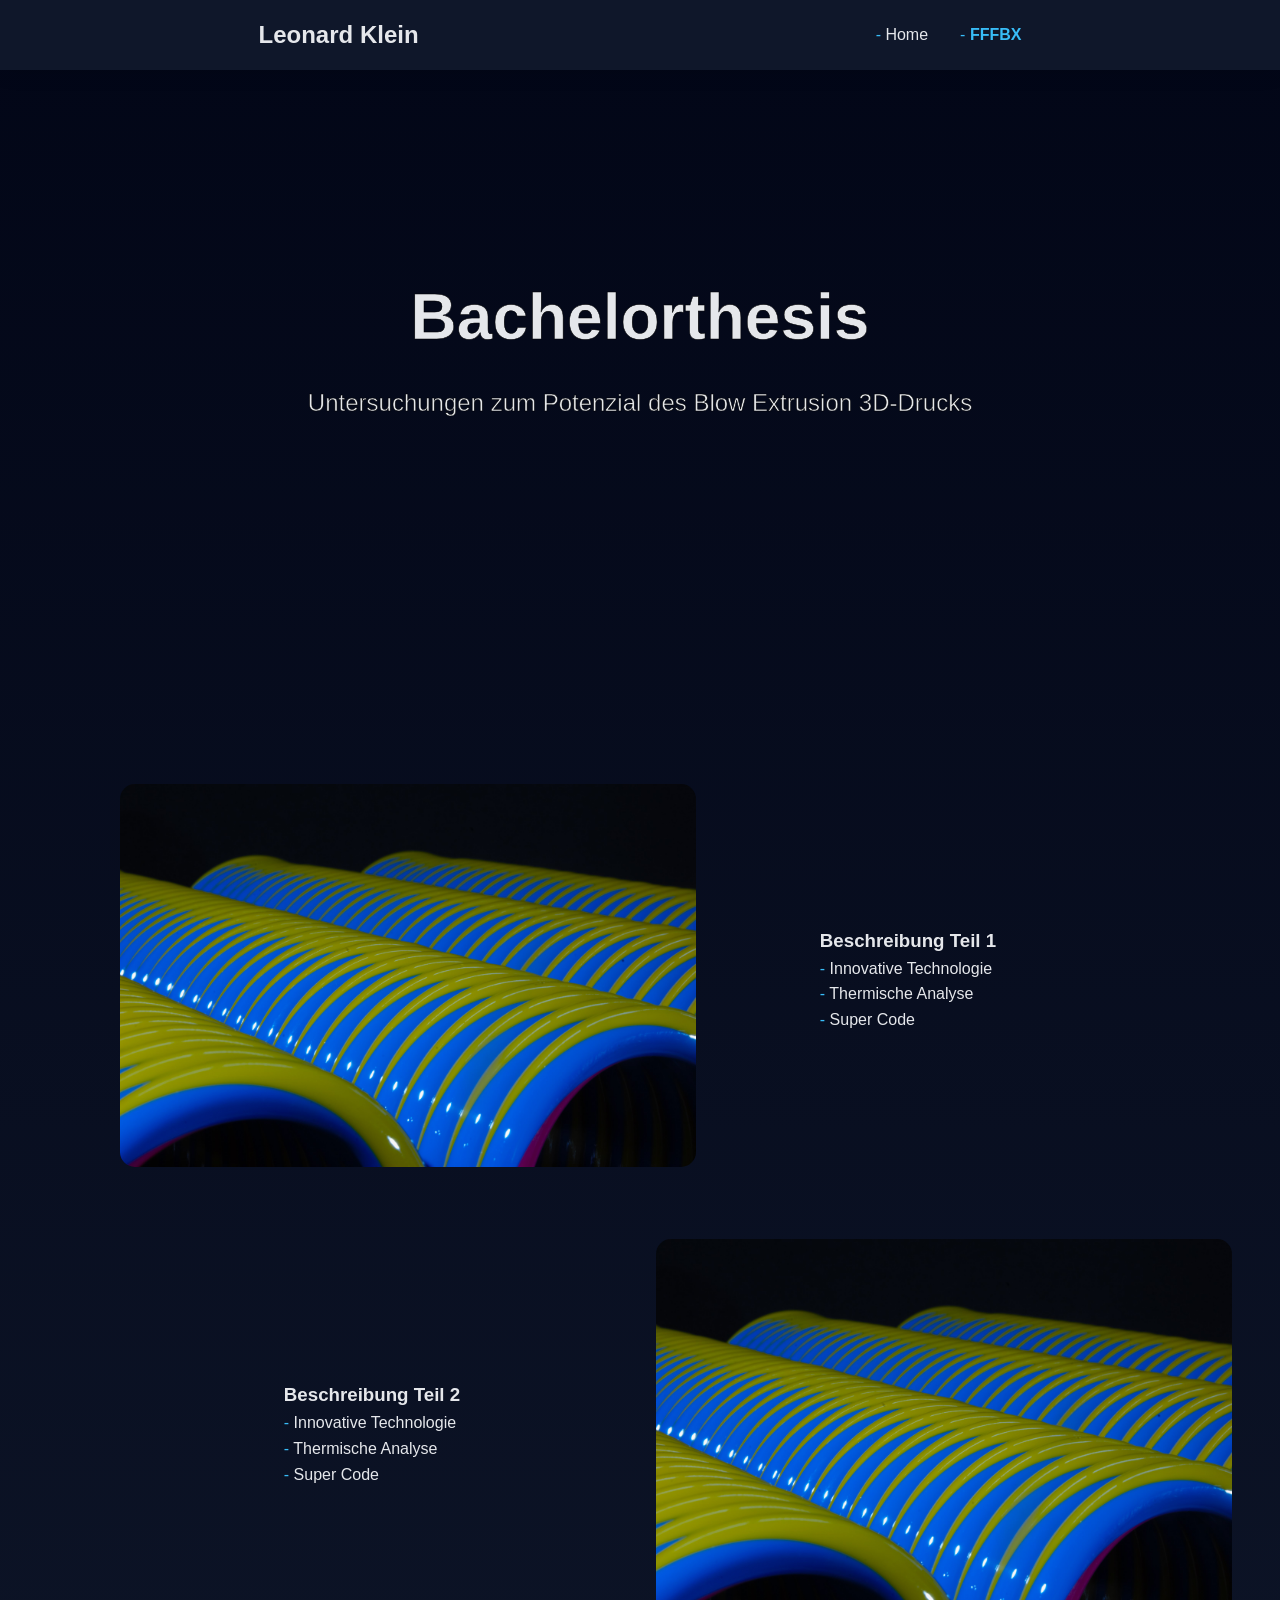
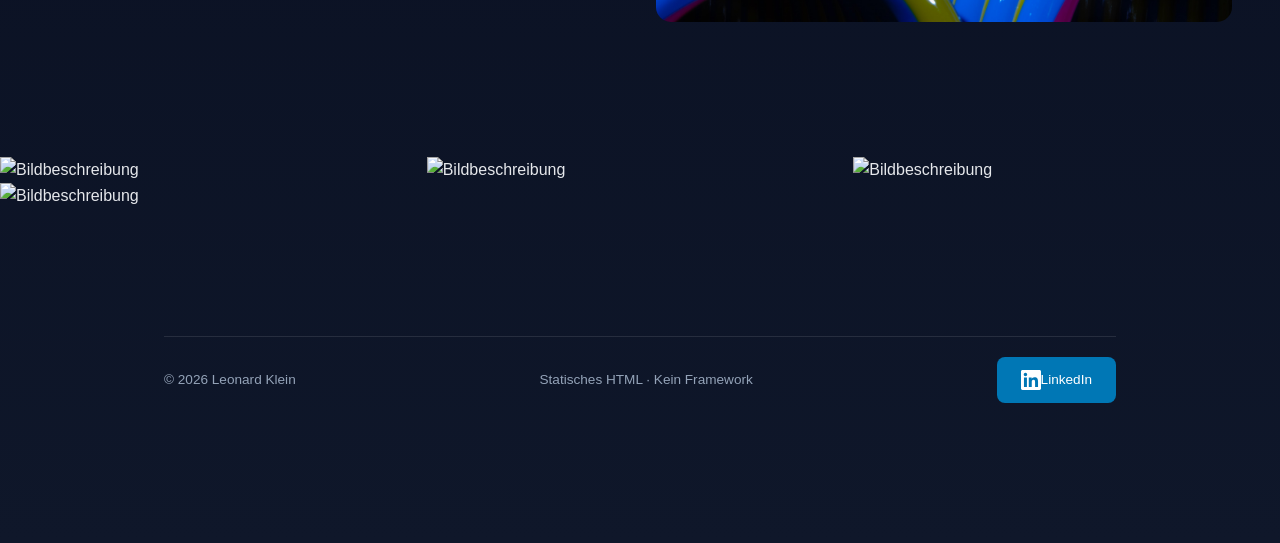
==== FFFBX.html @ d3cf4780 "initial commit" ====
<!DOCTYPE html>
<html lang="de">
<head>
  <meta charset="UTF-8">
  <meta name="viewport" content="width=device-width, initial-scale=1.0">
  <title>Bachelorthesis</title>
  <link rel="stylesheet" href="general.css">
  <link rel="stylesheet" href="product.css">
</head>
<body>
  <!-- Navigation -->
  <nav class="nav">
    <div class="nav-content">
      <div style="margin: auto; float: left;">
        <div style="margin: auto; float: left; padding-right: 20px;">
          <!-- <img src=".\Icon.svg" height="35px" style="margin: auto;" href="index.html"> -->
        </div>
        <div style="margin: auto; float: left;">
        <a href="index.html" class="logo" style="margin: auto; padding: auto;">Leonard Klein
          </a>
        </div>
      </div>
      <div style="margin: auto; float: right;">
        <ul class="nav-links">
          <li><a href="index.html">Home</a></li>
          <li><a href="#hero" class="active">FFFBX</a></li>
          <!-- <li><a href="team.html">Team</a></li>
          <li><a href="#imprint">Impressum</a></li> -->
        </ul>
      </div>
    </div>
  </nav>

  <section class="hero" id="test" style="height: 80vh; width:100%; background-image: url('./artsy2.jpg'); background-size: cover; background-position: center;">
    <div class="hero-content">
      <h1>Bachelorthesis</h1>
      <p>Untersuchungen zum Potenzial des Blow Extrusion 3D-Drucks</p>
      <!-- <a href="./FFFBX.html" class="btn-primary">Mehr erfahren</a> -->
    </div>
  </section>

  <div class="container-content">
    <section class="fade-in"> <!-- Teil1 -->
      <div class="grid two-col">
        <div> <!-- links -->
          <img class="img-content" src="img/artsy2.jpg" alt="Bild von FFFBX">
        </div>
        <div class="text-content"> <!-- rechts -->
          <h3>Beschreibung Teil 1</h3>
          <ul>
            <li>Innovative Technologie</li>
            <li>Thermische Analyse</li>
            <li>Super Code</li>
          </ul>
        </div>
      </div>
    </section>

    <section class="fade-in"> <!-- Teil2 -->
      <div class="grid two-col">
          <div class="text-content"> <!-- links -->
            <h3>Beschreibung Teil 2</h3>
            <ul>
              <li>Innovative Technologie</li>
              <li>Thermische Analyse</li>
              <li>Super Code</li>
            </ul>
          </div>
          <div> <!-- rechts -->
            <img class="img-content" src="img/artsy2.jpg" alt="Bild von FFFBX">
          </div>
      </div>
    </section>
  </div>

  <!-- TODO: FFFBX Gallery -->
  <section class="gallery fade-in">
    <figure>
      <img src="Platzhalter.png" alt="Bildbeschreibung">
    </figure>
    <figure>
      <img src="Platzhalter.png" alt="Bildbeschreibung">
    </figure>
    <figure>
      <img src="Platzhalter.png" alt="Bildbeschreibung">
    </figure>
    <figure>
      <img src="Platzhalter.png" alt="Bildbeschreibung">
    </figure>
  </section>
  
  <section>
    <div class="container">
      <footer>
        <span>© 2026 Leonard Klein</span>
        <!-- <span>E-Mail: <a href="mailto:leonardklein@outlook.de">leonardklein@outlook.de</a></span> -->
        <span>Statisches HTML · Kein Framework</span>
        <div class="social-links">
          <a href="https://www.linkedin.com/in/leonard-klein-3180731b9/" class="linkedin-link" target="_blank" rel="noopener noreferrer">
            <svg class="linkedin-logo" viewBox="0 0 24 24" fill="currentColor">
              <path d="M20.447 20.452h-3.554v-5.569c0-1.328-.027-3.037-1.852-3.037-1.853 0-2.136 1.445-2.136 2.939v5.667H9.351V9h3.414v1.561h.046c.477-.9 1.637-1.85 3.37-1.85 3.601 0 4.267 2.37 4.267 5.455v6.286zM5.337 7.433c-1.144 0-2.063-.926-2.063-2.065 0-1.138.92-2.063 2.063-2.063 1.14 0 2.064.925 2.064 2.063 0 1.139-.925 2.065-2.064 2.065zm1.782 13.019H3.555V9h3.564v11.452zM22.225 0H1.771C.792 0 0 .774 0 1.729v20.542C0 23.227.792 24 1.771 24h20.451C23.2 24 24 23.227 24 22.271V1.729C24 .774 23.2 0 22.222 0h.003z"/>
            </svg>
            LinkedIn
          </a>
      </div> 
      </footer>
    </div>
  </section>

  <script>
    // Smooth scrolling for navigation links
        document.querySelectorAll('a[href^="#"]').forEach(anchor => {
            anchor.addEventListener('click', function (e) {
                e.preventDefault();
                const target = document.querySelector(this.getAttribute('href'));
                if (target) {
                    target.scrollIntoView({
                        behavior: 'smooth',
                        block: 'start'
                    });
                }
            });
        });

        // Scroll animations
        const observerOptions = {
            threshold: 0.1,
            rootMargin: '0px 0px -50px 0px'
        };

        const observer = new IntersectionObserver(function(entries) {
            entries.forEach(entry => {
                if (entry.isIntersecting) {
                    entry.target.classList.add('visible');
                }
            });
        }, observerOptions);

        document.querySelectorAll('.fade-in').forEach(el => {
            observer.observe(el);
        });
  </script>
</body>
---- general.css ----
:root {
    --bg: #0f172a;
    --bg-soft: #020617;
    --fg: #e5e7eb;
    --muted: #94a3b8;
    --accent: #38bdf8;
}

* { box-sizing: border-box; margin: 0; padding: 0; }

body {
    font-family: -apple-system, BlinkMacSystemFont, "Segoe UI", Roboto, Inter, sans-serif;
    background: linear-gradient(180deg, var(--bg-soft), var(--bg));
    color: var(--fg);
    line-height: 1.6;
    /* overflow-x: hidden;*/
}

a { color: var(--accent); text-decoration: none; }
a:hover { text-decoration: underline; }

.container {
    max-width: 1000px;
    margin: 0 auto;
    padding: 4rem 1.5rem;
}

header {
    display: grid;
    grid-template-columns: 1fr auto;
    gap: 2rem;
    align-items: center;
    margin-bottom: 4rem;
}

header h1 {
    font-size: 2.5rem;
    font-weight: 600;
}

header p {
    color: var(--muted);
    max-width: 1000px;
}

section {
    margin-bottom: 4rem;
}

section h2 {
    font-size: 1.5rem;
    margin-bottom: 1.5rem;
    border-left: 3px solid var(--accent);
    padding-left: 0.75rem;
}

.grid {
    display: grid;
    gap: 2rem;
}

.two-col {
    grid-template-columns: repeat(auto-fit, minmax(280px, 1fr));
}

.card {
    background: rgba(255, 255, 255, 0.03);
    border: 1px solid rgba(255, 255, 255, 0.06);
    border-radius: 12px;
    padding: 1.5rem;
}

.card h3 {
    font-size: 1.1rem;
    margin-bottom: 0.5rem;
}

.card a {
    color: var(--fg);
}

.meta {
    color: var(--muted);
    font-size: 0.85rem;
    margin-bottom: 0.75rem;
}

ul {
    list-style: none;
    padding-left: 0;
}

ul li::before {
    content: "- ";
    color: var(--accent);
}

footer {
    border-top: 1px solid rgba(255,255,255,0.1);
    padding-top: 2rem;
    color: var(--muted);
    font-size: 0.85rem;
    display: flex;
    justify-content: space-between;
    flex-wrap: wrap;
    gap: 1rem;
}

/*################*/

/* General */

/* .section-title {
    text-align: center;
    font-size: 3rem;
    font-weight: 700;
    margin-bottom: 3rem;
    color: #2d3748;
} */

/* Navigation */
.nav {
    position: fixed;
    top: 0;
    width: 100%;
    /* background: rgba(255, 255, 255, 0.95); */
    background: var(--bg);
    backdrop-filter: blur(20px);
    z-index: 1000;
    padding: 1rem 2rem;
    transition: all 0.3s ease;
    box-shadow: 0 2px 20px rgba(0, 0, 0, 0.1);
}

.nav-links a {
    text-decoration: none;
    color: var(--fg);
    font-weight: 500;
    transition: color 0.3s ease;
}

.nav-links a:hover {
    color: var(--accent);
}

.nav-links a.active {
    color: var(--accent);
    font-weight: 600;
}

@media (min-width:601px) {
    .nav-content {
        max-width: 1200px;
        margin: 0 auto;
        display: flex;
        justify-content: space-between;
        align-items: center;
    }

    .logo {
        font-size: 1.5rem;
        font-weight: 700;
        color: var(--fg);
        text-decoration: none;
        display: flex;
    }

    .nav-links {
        display: flex;
        list-style: none;
        gap: 2rem;
    }
}

@media (max-width:600px) {
    .nav {
        position: unset;
    }
    
    .nav-content {
        max-width: 90vw;
        margin: 0 auto;
        display: flex;
        /* justify-content: flex-end; */
        align-items: center;
    }

    .logo {
        font-size: 1.5rem;
        font-weight: 700;
        color: var(--fg);
        text-decoration: none;
        justify-content: left;
    }

    .nav-links {
        /* display:flex; */
        list-style: none;
        gap: 1rem;
    }
}

/* Hero Section */
.hero {
    /* background: linear-gradient(135deg, var(--bg-soft) 0%, var(--bg) 100%); */
    display: flex;
    align-items: center;
    justify-content: center;
    text-align: center;
    /* position: relative; */
    overflow: hidden;
    margin: 0;
}

.hero::before {
    /* content: ''; */
    /* position: absolute; */
    top: 0;
    left: 0;
    right: 0;
    bottom: 0;
    /* background: url('data:image/svg+xml,<svg width="60" height="60" viewBox="0 0 60 60" xmlns="http://www.w3.org/2000/svg"><g fill="none" fill-rule="evenodd"><g fill="%23ffffff" fill-opacity="0.1"><circle cx="30" cy="30" r="2"/></g></g></svg>'); */
    /* animation: float 20s ease-in-out infinite; */
}

@keyframes float {
    0%, 100% { transform: translateY(0px); }
    50% { transform: translateY(-20px); }
}

.hero-content {
    position: relative;
    /* z-index: 1; */
    /* max-width: 800px; */
    /* padding: 0 2rem; */
    padding: 0
}

.hero h1 {
    font-size: 4rem;
    font-weight: 700;
    margin-bottom: 1rem;
    opacity: 0;
    animation: fadeInUp 1s ease-out 0.5s forwards;
    -webkit-text-stroke: 0.5px black;
}

.hero p {
    font-size: 1.5rem;
    margin-bottom: 2rem;
    opacity: 0;
    animation: fadeInUp 1s ease-out 0.8s forwards;
    -webkit-text-stroke: 0.5px black;
}

/* Buttons */

.btn-primary {
    background: var(--bg);
    color: var(--fg);
    padding: 1rem 2rem;
    text-decoration: none;
    display: inline-flex;
    align-items: center;
    border-radius: 50px;
    font-weight: 600;
    transition: all 0.3s ease;
}

.btn-primary:hover {
    transform: translateY(-2px);
    box-shadow: 0 10px 30px rgba(0, 0, 0, 0.3);
    border-color: var(--accent);
}

/* .btn-secondary {
    background: transparent;
    color: #1D1D1B;
    padding: 1rem 2rem;
    text-decoration: none;
    display: inline-flex;
    align-items: center;
    border-radius: 50px;
    font-weight: 600;
    border: 2px solid rgba(255, 255, 255, 0.5);
    transition: all 0.3s ease;
}

.btn-secondary:hover {
    background: rgba(255, 255, 255, 0.1);
    border-color: white;
} */

/* Footer */
/* .footer {
    background: #1a202c;
    color: white;
    padding: 3rem 2rem 2rem;
    text-align: center;
}

.footer-content {
    max-width: 1200px;
    margin: 0 auto;
}

.footer p {
    opacity: 0.7;
} */

/*LinkedIn*/
.social-links {
    /* margin: 2rem 0; */
    display: flex;
    justify-content: center;
    vertical-align: middle;
    transform: translateY(-12px);
    /* gap: 1rem; */
}

.linkedin-link {
    display: inline-flex;
    align-items: center;
    /* gap: 0.5rem; */
    background: #0077B5;
    color: white;
    padding: 0.75rem 1.5rem;
    text-decoration: none;
    border-radius: 8px;
    font-weight: 500;
    transition: all 0.3s ease;
}

.linkedin-link:hover {
    background: #005885;
    transform: translateY(-2px);
    box-shadow: 0 5px 15px rgba(0, 119, 181, 0.4);
}

.linkedin-logo {
    width: 20px;
    height: 20px;
}

/* Responsive */
@media (max-width: 600px) {
    .hero h1 {
        font-size: 2.5rem;
    }
    
    .hero p {
        font-size: 1.2rem;
    }
    
    /* .nav-links {
        display: none;
    } */
    
    .features-grid {
        grid-template-columns: 1fr;
    }
    
    .cta-buttons {
        flex-direction: column;
        align-items: center;
    }
}

@keyframes fadeInUp {
    from {
        opacity: 0;
        transform: translateY(30px);
    }
    to {
        opacity: 1;
        transform: translateY(0);
    }
}

/* Scroll animations */
.fade-in {
    opacity: 0;
    transform: translateY(50px);
    transition: all 1s ease;
}

.fade-in.visible {
    opacity: 1;
    transform: translateY(0);
}

/* @media screen and (prefers-reduced-motion: no-preference) and (height > 22em) {
    html, section {
        margin: 0;
        scroll-snap-type: y mandatory; 
        scroll-behavior: smooth;
        scroll-padding-top: 6vh;
        scroll-snap-stop: always;
        scroll-margin: 10vh;
        scroll-snap-align: start; 
    }
    
    .container-content section {
        scroll-padding-top: 6vh;
        scroll-snap-type: y proximity; 
    }
} */
---- product.css ----
.container-content {
    max-width: 85%;
    margin: 0 auto;
    padding: 4rem 1.5rem;
    display: grid;
    /* max-height: 50vh; */
}

.text-content {
    display: block;
    /* justify-content: space-between; */
    justify-content: space-evenly;
    align-items: center;
    position: relative;
    padding: 5% 10%;
    margin: auto;
}

.img-content {
    max-width: 45vw;
    max-height: 50vh;
    border-radius: 15px;
    /* display: flex; */
}

.gallery {
    display: grid;
    grid-template-columns: repeat(3, 1fr); /*repeat(auto-fill, minmax(8em, 1fr));*/
    /* gap: .5em; */
    grid-auto-flow: dense;
    width: 100vw;
    grid-auto-flow: dense;
    grid-auto-rows: auto;
    grid-auto-columns: auto;
}

.gallery figure {
	position: relative;	
	margin: 0;   /* figure hat sonst einen browsereigenen Abstand! */
    counter-increment: posMarkup;	
}
.gallery figure.landscape {
    grid-column-end: span 2;
}

.gallery figure.panorama {
    grid-column-end: span 3;
}

.gallery figure img {
    display: block;
    object-fit: cover;
    width: 100%;
    height: 100%;
}

@media (max-width: 768px) {
  .gallery {
    grid-template-columns: repeat(2, 1fr);
  }
}

@media (max-width: 480px) {
  .gallery {
    grid-template-columns: 1fr;
  }
}
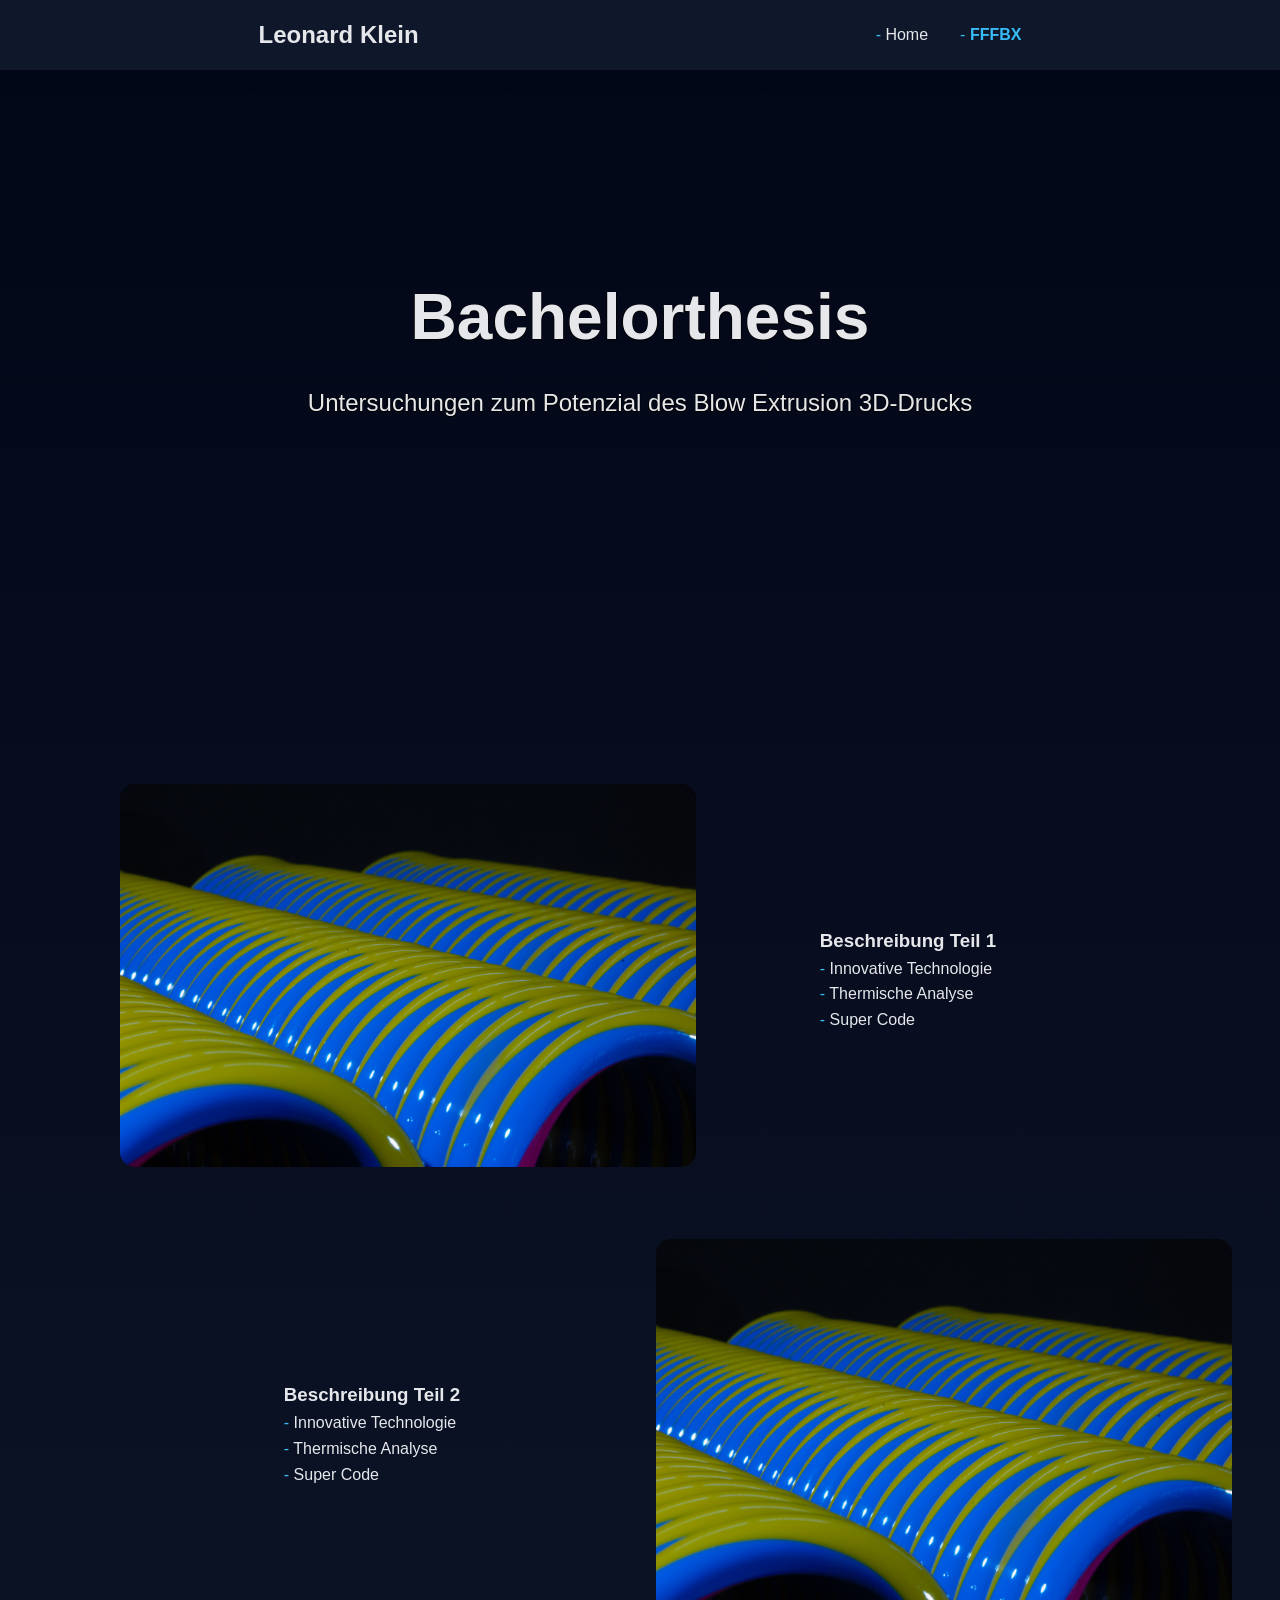
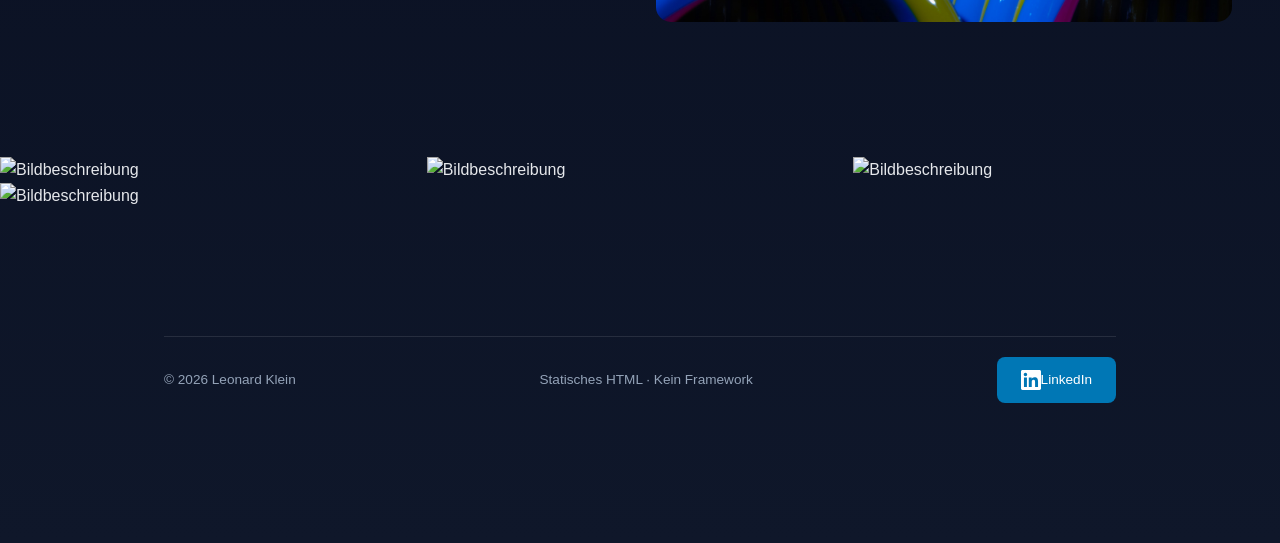
==== commit e7a9cc15: "format fuer containercontent und portraitbilder in gallery" ====
--- a/FFFBX.html
+++ b/FFFBX.html
@@ -41,8 +41,8 @@
 
   <div class="container-content">
     <section class="fade-in"> <!-- Teil1 -->
-      <div class="grid two-col">
-        <div> <!-- links -->
+      <div class="grid two-col desktop-image-left">
+        <div class="media-content"> <!-- links -->
           <img class="img-content" src="img/artsy2.jpg" alt="Bild von FFFBX">
         </div>
         <div class="text-content"> <!-- rechts -->
@@ -57,7 +57,10 @@
     </section>
 
     <section class="fade-in"> <!-- Teil2 -->
-      <div class="grid two-col">
+      <div class="grid two-col desktop-image-right">
+          <div class="media-content"> <!-- rechts -->
+            <img class="img-content" src="img/artsy2.jpg" alt="Bild von FFFBX">
+          </div>
           <div class="text-content"> <!-- links -->
             <h3>Beschreibung Teil 2</h3>
             <ul>
@@ -65,9 +68,6 @@
               <li>Thermische Analyse</li>
               <li>Super Code</li>
             </ul>
-          </div>
-          <div> <!-- rechts -->
-            <img class="img-content" src="img/artsy2.jpg" alt="Bild von FFFBX">
           </div>
       </div>
     </section>
--- a/general.css
+++ b/general.css
@@ -242,7 +242,7 @@
     margin-bottom: 1rem;
     opacity: 0;
     animation: fadeInUp 1s ease-out 0.5s forwards;
-    -webkit-text-stroke: 0.5px black;
+    text-shadow: -0.5px -0.5px 0 black, 0.5px -0.5px 0 black, -0.5px 0.5px 0 black, 0.5px 0.5px 0 black;
 }
 
 .hero p {
@@ -250,7 +250,7 @@
     margin-bottom: 2rem;
     opacity: 0;
     animation: fadeInUp 1s ease-out 0.8s forwards;
-    -webkit-text-stroke: 0.5px black;
+    text-shadow: -0.5px -0.5px 0 black, 0.5px -0.5px 0 black, -0.5px 0.5px 0 black, 0.5px 0.5px 0 black;
 }
 
 /* Buttons */
--- a/product.css
+++ b/product.css
@@ -23,6 +23,33 @@
     /* display: flex; */
 }
 
+.container-content .two-col {
+    grid-template-columns: minmax(0, 1fr) minmax(0, 1fr);
+    align-items: center;
+}
+
+.container-content .two-col > div {
+    min-width: 0;
+}
+
+@media (min-width: 769px) {
+    .container-content .two-col.desktop-image-left .media-content {
+        order: 1;
+    }
+
+    .container-content .two-col.desktop-image-left .text-content {
+        order: 2;
+    }
+    
+    .container-content .two-col.desktop-image-right .text-content {
+        order: 1;
+    }
+    
+    .container-content .two-col.desktop-image-right .media-content {
+        order: 2;
+    }
+}
+
 .gallery {
     display: grid;
     grid-template-columns: repeat(3, 1fr); /*repeat(auto-fill, minmax(8em, 1fr));*/
@@ -39,12 +66,21 @@
 	margin: 0;   /* figure hat sonst einen browsereigenen Abstand! */
     counter-increment: posMarkup;	
 }
+
 .gallery figure.landscape {
     grid-column-end: span 2;
 }
 
 .gallery figure.panorama {
     grid-column-end: span 3;
+}
+
+.gallery figure.portrait {
+  grid-row-end: span 2;
+}
+
+.gallery figure.ultraportrait {
+  grid-row-end: span 3;
 }
 
 .gallery figure img {
@@ -55,13 +91,27 @@
 }
 
 @media (max-width: 768px) {
-  .gallery {
-    grid-template-columns: repeat(2, 1fr);
-  }
+    .container-content .two-col {
+        grid-template-columns: 1fr;
+    }
+
+    .gallery {
+        grid-template-columns: repeat(2, 1fr);
+    }
+
+    .container-content .two-col.desktop-image-left .media-content .img-content {
+        max-width: 80vw;
+        max-height: 50vh;
+    }
+
+    .container-content .two-col.desktop-image-right .media-content .img-content {
+        max-width: 80vw;
+        max-height: 50vh;
+    }
 }
 
 @media (max-width: 480px) {
-  .gallery {
-    grid-template-columns: 1fr;
-  }
+    .gallery {
+        grid-template-columns: 1fr;
+    }
 }
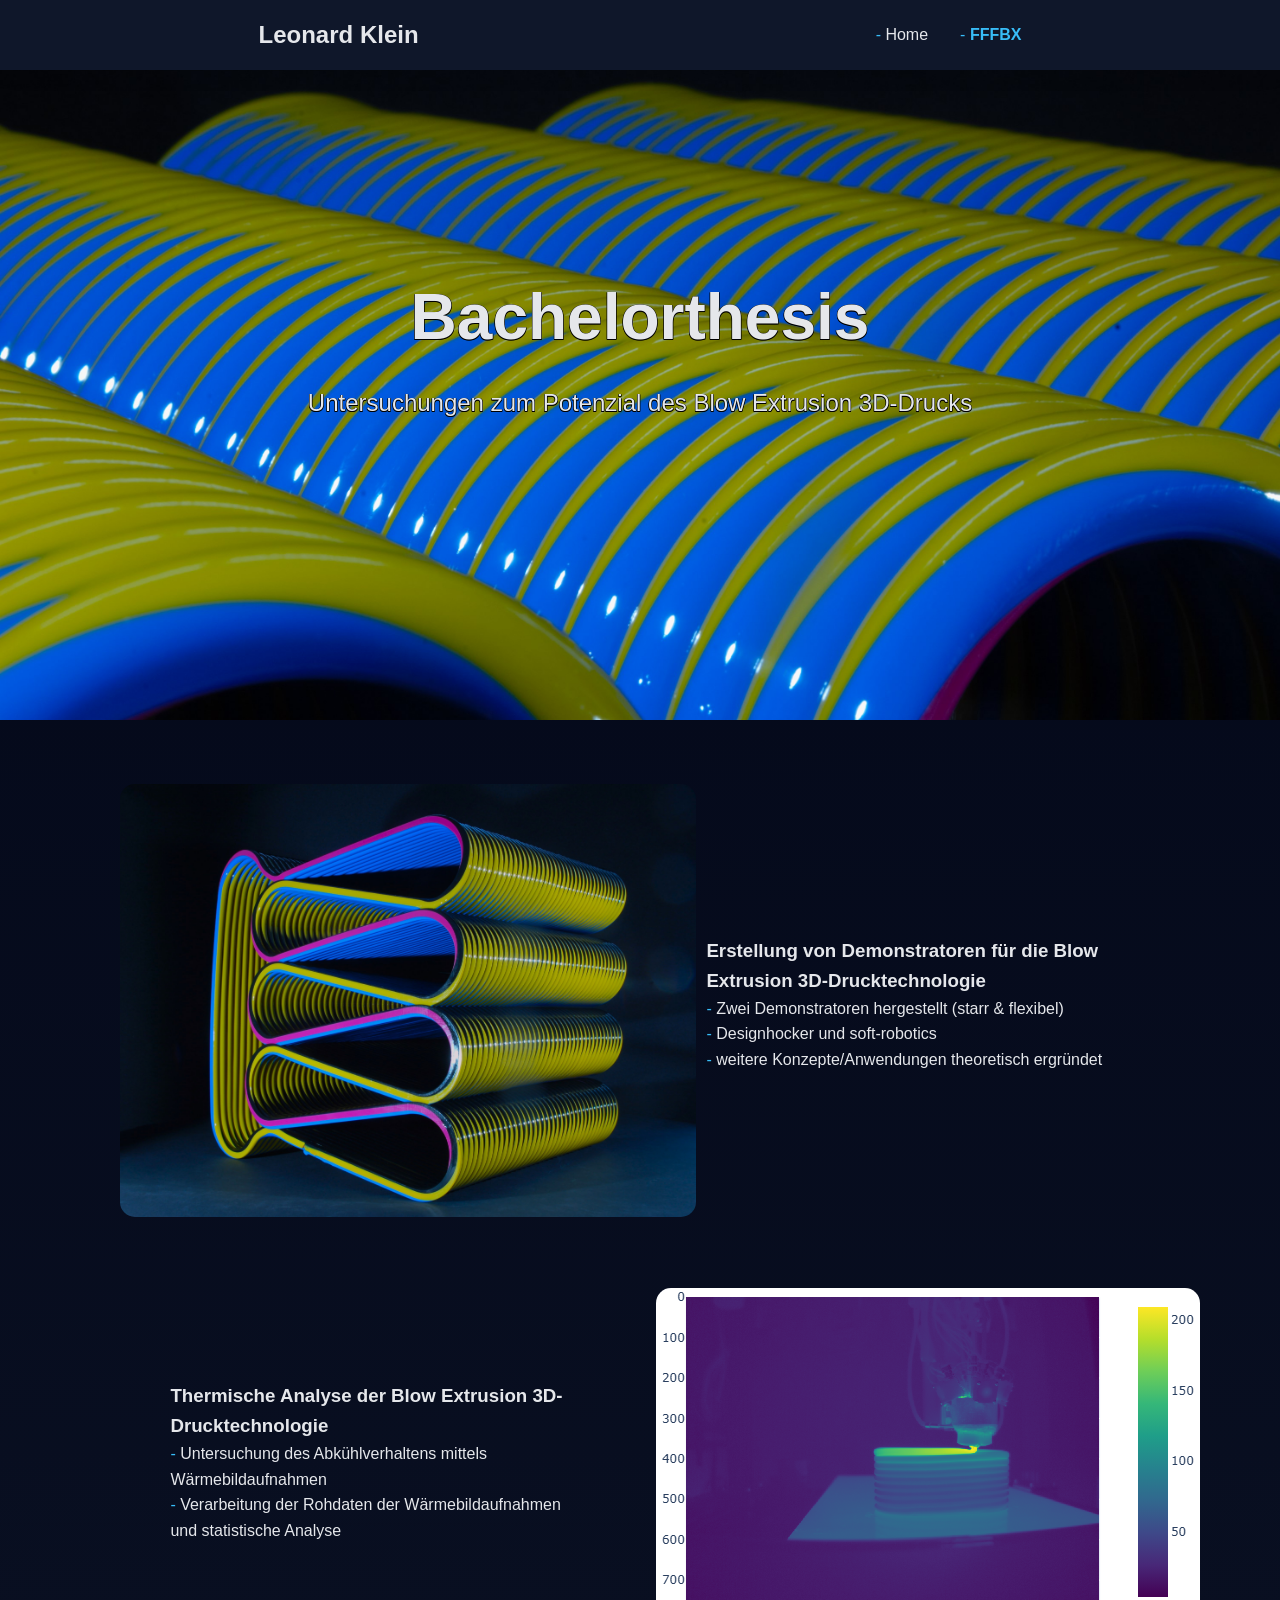
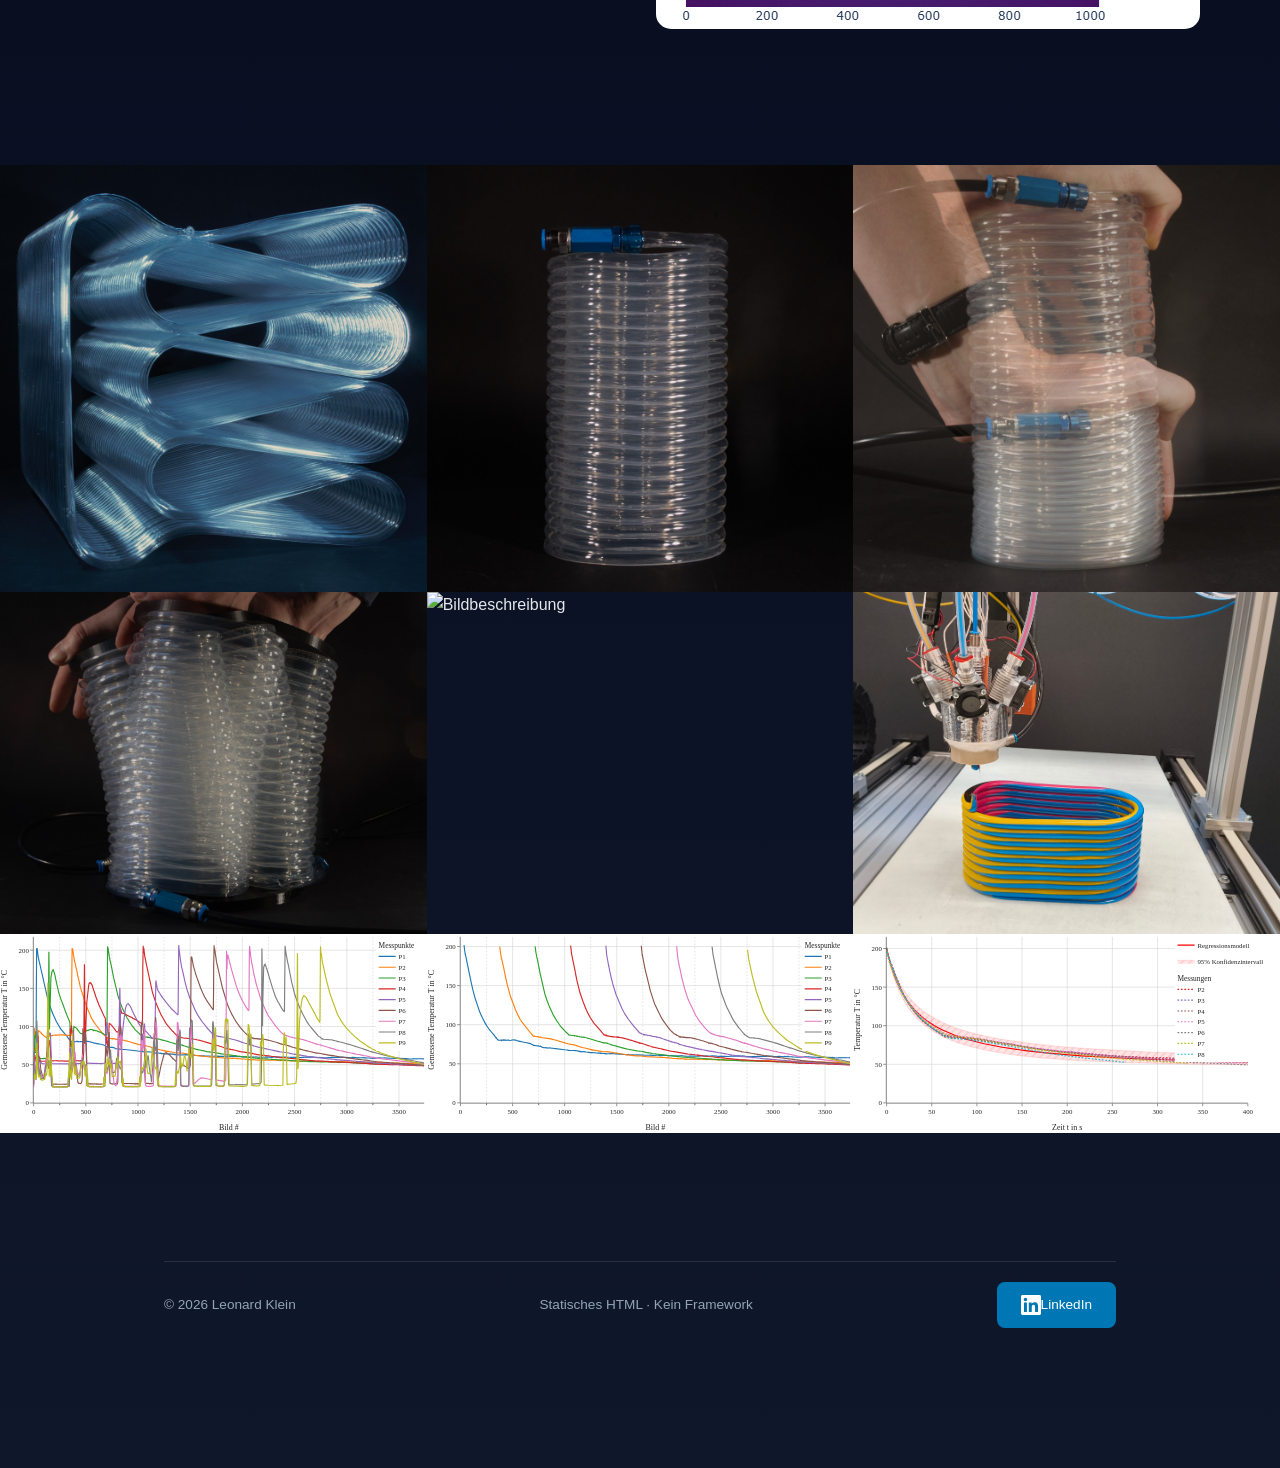
==== commit 2c5a675a: "bilder fuer FFFBX" ====
--- a/FFFBX.html
+++ b/FFFBX.html
@@ -31,7 +31,7 @@
     </div>
   </nav>
 
-  <section class="hero" id="test" style="height: 80vh; width:100%; background-image: url('./artsy2.jpg'); background-size: cover; background-position: center;">
+  <section class="hero" id="test" style="height: 80vh; width:100%; background-image: url('./img/artsy2.jpg'); background-size: cover; background-position: center;">
     <div class="hero-content">
       <h1>Bachelorthesis</h1>
       <p>Untersuchungen zum Potenzial des Blow Extrusion 3D-Drucks</p>
@@ -43,14 +43,14 @@
     <section class="fade-in"> <!-- Teil1 -->
       <div class="grid two-col desktop-image-left">
         <div class="media-content"> <!-- links -->
-          <img class="img-content" src="img/artsy2.jpg" alt="Bild von FFFBX">
+          <img class="img-content" src="img/bunt1.jpg" alt="Bild von FFFBX">
         </div>
         <div class="text-content"> <!-- rechts -->
-          <h3>Beschreibung Teil 1</h3>
+          <h3>Erstellung von Demonstratoren für die Blow Extrusion 3D-Drucktechnologie</h3>
           <ul>
-            <li>Innovative Technologie</li>
-            <li>Thermische Analyse</li>
-            <li>Super Code</li>
+            <li>Zwei Demonstratoren hergestellt (starr & flexibel)</li>
+            <li>Designhocker und soft-robotics</li>
+            <li>weitere Konzepte/Anwendungen theoretisch ergründet</li>
           </ul>
         </div>
       </div>
@@ -59,33 +59,46 @@
     <section class="fade-in"> <!-- Teil2 -->
       <div class="grid two-col desktop-image-right">
           <div class="media-content"> <!-- rechts -->
-            <img class="img-content" src="img/artsy2.jpg" alt="Bild von FFFBX">
+            <img class="img-content" src="img/BeispielWaermebild.png" alt="Bild von FFFBX">
           </div>
           <div class="text-content"> <!-- links -->
-            <h3>Beschreibung Teil 2</h3>
+            <h3>Thermische Analyse der Blow Extrusion 3D-Drucktechnologie</h3>
             <ul>
-              <li>Innovative Technologie</li>
-              <li>Thermische Analyse</li>
-              <li>Super Code</li>
+              <li>Untersuchung des Abkühlverhaltens mittels Wärmebildaufnahmen</li>
+              <li>Verarbeitung der Rohdaten der Wärmebildaufnahmen und statistische Analyse</li>
             </ul>
           </div>
       </div>
     </section>
   </div>
 
-  <!-- TODO: FFFBX Gallery -->
   <section class="gallery fade-in">
     <figure>
-      <img src="Platzhalter.png" alt="Bildbeschreibung">
+      <img src="img/transparent2.jpg" alt="Bildbeschreibung">
     </figure>
     <figure>
-      <img src="Platzhalter.png" alt="Bildbeschreibung">
+      <img src="img/Ruessel.jpg" alt="Bildbeschreibung">
     </figure>
     <figure>
-      <img src="Platzhalter.png" alt="Bildbeschreibung">
+      <img src="img/Ruessel_vergleich.jpg" alt="Bildbeschreibung">
     </figure>
     <figure>
-      <img src="Platzhalter.png" alt="Bildbeschreibung">
+      <img src="img/RuesselRL.jpg" alt="Bildbeschreibung">
+    </figure>
+    <figure>
+      <img src="img/HockerAufDrucker.jpg" alt="Bildbeschreibung">
+    </figure>
+    <figure>
+      <img src="img/StadionovalAufDrucker.jpg" alt="Bildbeschreibung">
+    </figure>
+    <figure>
+      <img src="img/roh.svg" alt="Bildbeschreibung">
+    </figure>
+    <figure>
+      <img src="img/cut.svg" alt="Bildbeschreibung">
+    </figure>
+    <figure>
+      <img src="img/cumulated_fitted.svg" alt="Bildbeschreibung">
     </figure>
   </section>
   
